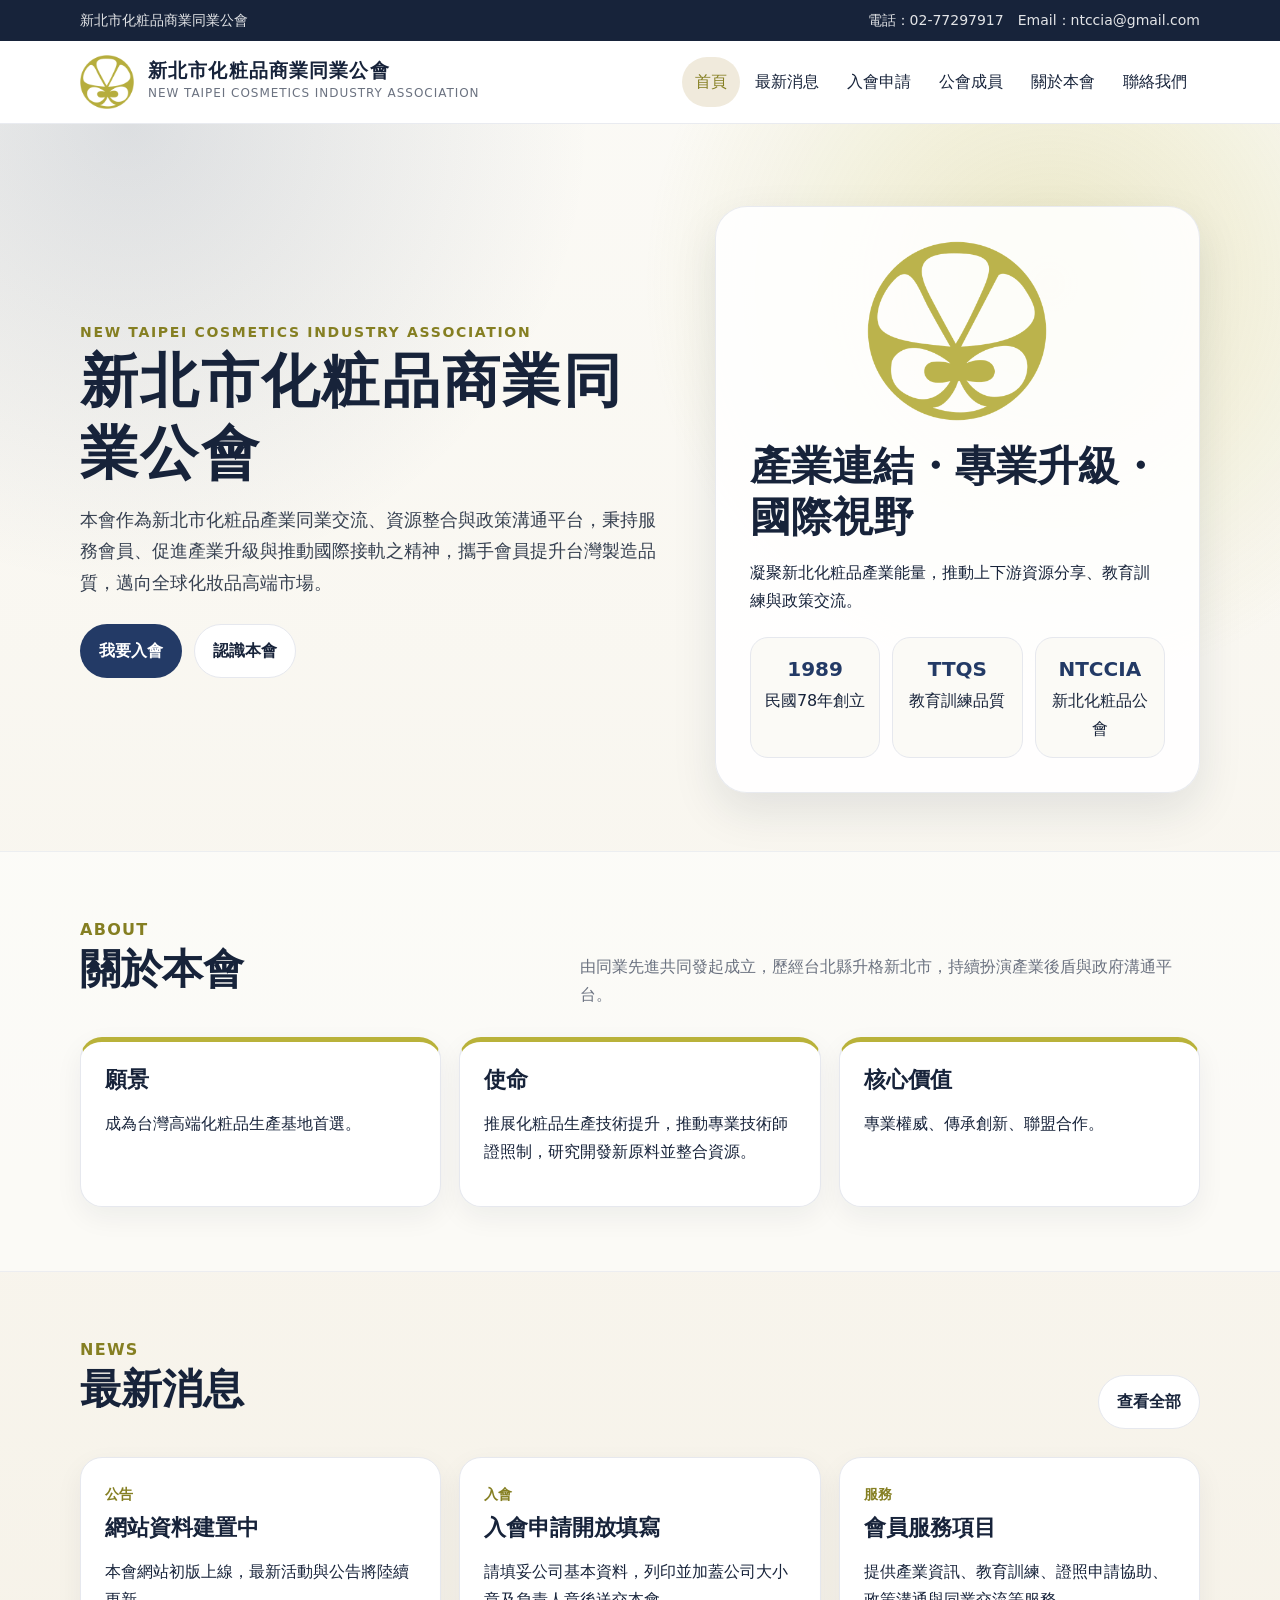
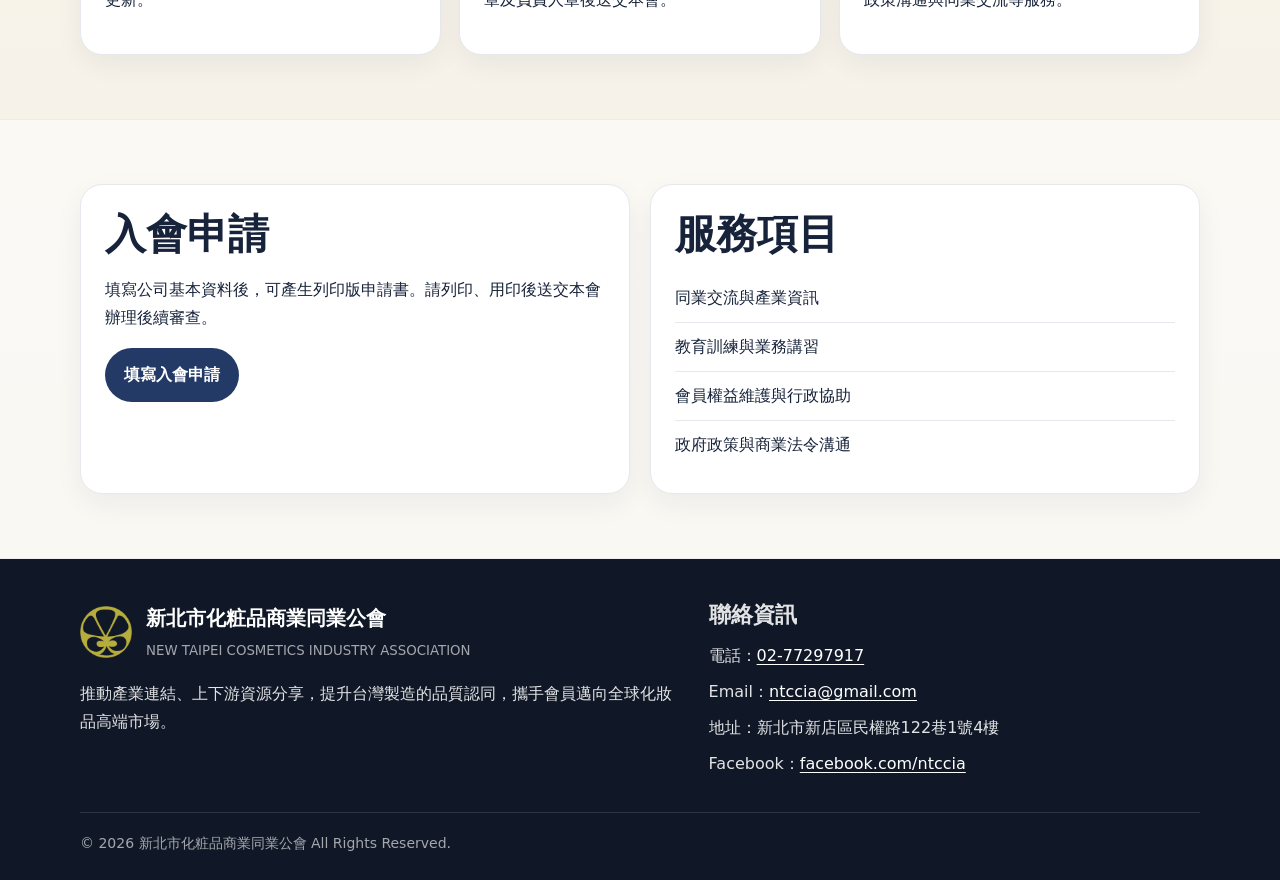
==== index.html @ 5144fd60 "Add files via upload" ====
<!doctype html>
<html lang="zh-Hant-TW">
<head>
  <meta charset="utf-8">
  <meta name="viewport" content="width=device-width, initial-scale=1">
  <title>首頁｜新北市化粧品商業同業公會</title>
  <meta name="description" content="新北市化粧品商業同業公會官方網站，提供最新消息、入會申請、公會成員、歷史沿革、服務項目與聯絡資訊。">
  <link rel="icon" href="assets/images/favicon.png" type="image/png">
  <link rel="stylesheet" href="assets/css/style.css">
</head>
<body>
  <a class="skip-link" href="#main">跳至主要內容</a>
  <div class="topbar">
    <div class="container">
      <span>新北市化粧品商業同業公會</span>
      <span>電話：02-77297917　Email：<a href="mailto:ntccia@gmail.com">ntccia@gmail.com</a></span>
    </div>
  </div>
  <header class="site-header">
    <div class="container navwrap">
      <a class="brand" href="index.html" aria-label="回到首頁">
        <img src="assets/images/logo.png" alt="新北市化粧品商業同業公會 Logo">
        <span><strong>新北市化粧品商業同業公會</strong><small>NEW TAIPEI COSMETICS INDUSTRY ASSOCIATION</small></span>
      </a>
      <button class="menu-toggle" aria-expanded="false" aria-controls="mainNav">選單</button>
      <nav id="mainNav" class="main-nav" aria-label="主要選單">
        <a href="index.html" class="active">首頁</a>
        <a href="news.html">最新消息</a>
        <a href="join.html">入會申請</a>
        <a href="members.html">公會成員</a>
        <div class="dropdown">
          <button type="button">關於本會</button>
          <div class="dropdown-menu">
            <a href="about-history.html">歷史沿革</a>
            <a href="about-directors.html">歷任理監事</a>
            <a href="about-member-info.html">會員資訊</a>
            <a href="about-rules.html">公會章程</a>
            <a href="about-services.html">服務項目</a>
          </div>
        </div>
        <a href="contact.html">聯絡我們</a>
      </nav>
    </div>
  </header>

  <main id="main">
    
<section class="hero">
  <div class="container hero-grid">
    <div>
      <div class="eyebrow">NEW TAIPEI COSMETICS INDUSTRY ASSOCIATION</div>
      <h1>新北市化粧品商業同業公會</h1>
      <p class="lead">本會作為新北市化粧品產業同業交流、資源整合與政策溝通平台，秉持服務會員、促進產業升級與推動國際接軌之精神，攜手會員提升台灣製造品質，邁向全球化妝品高端市場。</p>
      <div class="actions">
        <a class="btn primary" href="join.html">我要入會</a>
        <a class="btn secondary" href="about-history.html">認識本會</a>
      </div>
    </div>
    <div class="hero-card">
      <img class="mark" src="assets/images/logo.png" alt="公會標誌">
      <h2>產業連結・專業升級・國際視野</h2>
      <p>凝聚新北化粧品產業能量，推動上下游資源分享、教育訓練與政策交流。</p>
      <div class="stats">
        <div class="stat"><strong>1989</strong><span>民國78年創立</span></div>
        <div class="stat"><strong>TTQS</strong><span>教育訓練品質</span></div>
        <div class="stat"><strong>NTCCIA</strong><span>新北化粧品公會</span></div>
      </div>
    </div>
  </div>
</section>
<section class="section light">
  <div class="container">
    <div class="section-head"><div><div class="kicker">ABOUT</div><h2>關於本會</h2></div><p>由同業先進共同發起成立，歷經台北縣升格新北市，持續扮演產業後盾與政府溝通平台。</p></div>
    <div class="grid-3">
      <article class="card goldline"><h3>願景</h3><p>成為台灣高端化粧品生產基地首選。</p></article>
      <article class="card goldline"><h3>使命</h3><p>推展化粧品生產技術提升，推動專業技術師證照制，研究開發新原料並整合資源。</p></article>
      <article class="card goldline"><h3>核心價值</h3><p>專業權威、傳承創新、聯盟合作。</p></article>
    </div>
  </div>
</section>
<section class="section">
  <div class="container">
    <div class="section-head"><div><div class="kicker">NEWS</div><h2>最新消息</h2></div><a class="btn secondary" href="news.html">查看全部</a></div>
    <div class="grid-3">
      <article class="card"><div class="date">公告</div><h3>網站資料建置中</h3><p>本會網站初版上線，最新活動與公告將陸續更新。</p></article>
      <article class="card"><div class="date">入會</div><h3>入會申請開放填寫</h3><p>請填妥公司基本資料，列印並加蓋公司大小章及負責人章後送交本會。</p></article>
      <article class="card"><div class="date">服務</div><h3>會員服務項目</h3><p>提供產業資訊、教育訓練、證照申請協助、政策溝通與同業交流等服務。</p></article>
    </div>
  </div>
</section>
<section class="section light">
  <div class="container grid-2">
    <div class="card"><h2>入會申請</h2><p>填寫公司基本資料後，可產生列印版申請書。請列印、用印後送交本會辦理後續審查。</p><a class="btn primary" href="join.html">填寫入會申請</a></div>
    <div class="card"><h2>服務項目</h2><ul class="list-clean"><li>同業交流與產業資訊</li><li>教育訓練與業務講習</li><li>會員權益維護與行政協助</li><li>政府政策與商業法令溝通</li></ul></div>
  </div>
</section>

  </main>

  <footer class="site-footer">
    <div class="container footer-grid">
      <div>
        <div class="footer-logo">
          <img src="assets/images/logo.png" alt="新北市化粧品商業同業公會 Logo">
          <span><strong>新北市化粧品商業同業公會</strong><small>NEW TAIPEI COSMETICS INDUSTRY ASSOCIATION</small></span>
        </div>
        <p>推動產業連結、上下游資源分享，提升台灣製造的品質認同，攜手會員邁向全球化妝品高端市場。</p>
      </div>
      <div>
        <h3>聯絡資訊</h3>
        <ul class="footer-list">
          <li>電話：<a href="tel:+886277297917">02-77297917</a></li>
          <li>Email：<a href="mailto:ntccia@gmail.com">ntccia@gmail.com</a></li>
          <li>地址：新北市新店區民權路122巷1號4樓</li>
          <li>Facebook：<a href="https://www.facebook.com/ntccia" target="_blank" rel="noopener">facebook.com/ntccia</a></li>
        </ul>
      </div>
    </div>
    <div class="container copyright">© <span data-year></span> 新北市化粧品商業同業公會 All Rights Reserved.</div>
  </footer>
  <script src="assets/js/main.js"></script>
</body>
</html>
---- assets/css/style.css ----
:root {
  --ink: #17233a;
  --muted: #6b7280;
  --line: #e6e8ee;
  --bg: #f7f4ec;
  --paper: #ffffff;
  --brand: #b9b23a;
  --brand-deep: #857f22;
  --blue: #233a66;
  --accent: #b3813a;
  --radius: 22px;
  --shadow: 0 18px 45px rgba(23, 35, 58, .10);
}
* { box-sizing: border-box; }
html { scroll-behavior: smooth; }
body {
  margin: 0;
  font-family: "Noto Serif TC", "Noto Sans TC", "PingFang TC", "Microsoft JhengHei", system-ui, sans-serif;
  color: var(--ink);
  background: linear-gradient(180deg, #fbfaf6 0%, #f4efe3 100%);
  line-height: 1.75;
}
a { color: inherit; text-decoration: none; }
a:hover { color: var(--brand-deep); }
img { max-width: 100%; height: auto; }
.container { width: min(1120px, calc(100% - 40px)); margin: 0 auto; }
.skip-link { position: absolute; top: -40px; left: 0; background: var(--ink); color: #fff; padding: 8px 12px; z-index: 50; }
.skip-link:focus { top: 0; }
.topbar { background: var(--ink); color: rgba(255,255,255,.88); font-size: 14px; }
.topbar .container { display:flex; justify-content:space-between; gap:16px; padding: 8px 0; flex-wrap: wrap; }
.site-header { position: sticky; top: 0; z-index: 20; background: rgba(255,255,255,.92); backdrop-filter: blur(14px); border-bottom: 1px solid rgba(230,232,238,.85); }
.navwrap { display:flex; align-items:center; justify-content:space-between; min-height: 82px; gap: 24px; }
.brand { display:flex; align-items:center; gap: 14px; min-width: 280px; }
.brand img { width: 54px; height:54px; object-fit: contain; }
.brand strong { display:block; font-size: 19px; letter-spacing: .06em; line-height: 1.2; }
.brand small { display:block; color: var(--muted); font-size: 12px; letter-spacing: .08em; margin-top:2px; }
.menu-toggle { display:none; border: 1px solid var(--line); background: #fff; padding: 8px 12px; border-radius: 999px; font-size: 15px; }
.main-nav { display:flex; align-items:center; gap: 2px; }
.main-nav > a, .dropdown > button { padding: 11px 13px; border-radius: 999px; font-size: 15px; color: var(--ink); background: transparent; border: 0; font: inherit; cursor: pointer; }
.main-nav > a:hover, .dropdown > button:hover, .main-nav .active { background: #f0eadc; color: var(--brand-deep); }
.dropdown { position: relative; }
.dropdown-menu { display:none; position:absolute; top: 100%; right: 0; min-width: 190px; background:#fff; border:1px solid var(--line); border-radius: 16px; box-shadow: var(--shadow); padding: 8px; }
.dropdown:hover .dropdown-menu, .dropdown:focus-within .dropdown-menu { display:block; }
.dropdown-menu a { display:block; padding: 9px 12px; border-radius: 12px; font-size: 15px; }
.dropdown-menu a:hover { background: #f6f2e8; }
.hero { position: relative; overflow: hidden; padding: 82px 0 58px; }
.hero::before {
  content:""; position:absolute; inset: 0; background: radial-gradient(circle at 82% 22%, rgba(185,178,58,.25), transparent 34%), radial-gradient(circle at 10% 0%, rgba(35,58,102,.14), transparent 34%); pointer-events:none;
}
.hero-grid { position: relative; display:grid; grid-template-columns: 1.1fr .9fr; gap: 42px; align-items:center; }
.eyebrow { color: var(--brand-deep); font-weight: 700; letter-spacing:.12em; text-transform: uppercase; font-size: 14px; }
h1, h2, h3 { line-height:1.25; margin: 0 0 14px; }
h1 { font-size: clamp(34px, 5vw, 58px); letter-spacing:.04em; }
h2 { font-size: clamp(28px, 3.2vw, 42px); }
h3 { font-size: 22px; }
.lead { font-size: 18px; color: #374151; margin: 0 0 26px; }
.actions { display:flex; gap: 12px; flex-wrap: wrap; }
.btn { display:inline-flex; align-items:center; justify-content:center; gap: 8px; padding: 12px 18px; border-radius: 999px; border: 1px solid transparent; font-weight: 700; }
.btn.primary { background: var(--blue); color: #fff; }
.btn.secondary { background: #fff; color: var(--ink); border-color: var(--line); }
.btn.gold { background: var(--brand); color:#fff; }
.btn:hover { transform: translateY(-1px); color: inherit; box-shadow: 0 10px 20px rgba(23,35,58,.12); }
.hero-card { background: rgba(255,255,255,.88); border: 1px solid rgba(230,232,238,.9); border-radius: 32px; padding: 34px; box-shadow: var(--shadow); position: relative; }
.hero-card .mark { width: 180px; opacity:.92; display:block; margin: 0 auto 20px; }
.stats { display:grid; grid-template-columns: repeat(3, 1fr); gap: 12px; margin-top: 22px; }
.stat { background:#fbfaf6; border:1px solid var(--line); border-radius:18px; padding:14px; text-align:center; }
.stat strong { display:block; font-size: 20px; color: var(--blue); }
.section { padding: 64px 0; }
.section.light { background: rgba(255,255,255,.55); border-top: 1px solid rgba(230,232,238,.7); border-bottom: 1px solid rgba(230,232,238,.7); }
.section-head { display:flex; justify-content:space-between; align-items:end; gap: 20px; margin-bottom: 28px; }
.section-head p { color:var(--muted); max-width: 620px; margin:0; }
.grid-3 { display:grid; grid-template-columns: repeat(3, 1fr); gap: 18px; }
.grid-2 { display:grid; grid-template-columns: repeat(2, 1fr); gap: 20px; }
.card { background: var(--paper); border: 1px solid var(--line); border-radius: var(--radius); padding: 24px; box-shadow: 0 10px 28px rgba(23,35,58,.06); }
.card.goldline { border-top: 5px solid var(--brand); }
.card .date { color: var(--brand-deep); font-weight: 700; font-size: 14px; margin-bottom: 8px; }
.kicker { color: var(--brand-deep); font-weight: 700; letter-spacing:.08em; }
.list-clean { list-style:none; padding:0; margin:0; }
.list-clean li { padding: 10px 0; border-bottom: 1px solid var(--line); }
.list-clean li:last-child { border-bottom:0; }
.pill-list { display:flex; flex-wrap: wrap; gap:10px; margin-top: 16px; }
.pill { background:#f0eadc; color: #5f5a16; border:1px solid #e4dba9; padding: 8px 12px; border-radius: 999px; font-weight:700; }
.page-title { padding: 62px 0 36px; background: linear-gradient(135deg, rgba(35,58,102,.08), rgba(185,178,58,.18)); border-bottom: 1px solid var(--line); }
.page-title h1 { font-size: clamp(34px, 4.3vw, 52px); }
.breadcrumb { color:var(--muted); margin-bottom: 10px; font-size: 14px; }
.content { padding: 54px 0 72px; }
.prose { background: rgba(255,255,255,.75); border:1px solid var(--line); border-radius: 26px; padding: 34px; box-shadow: 0 10px 28px rgba(23,35,58,.05); }
.prose p { margin: 0 0 16px; }
.prose ul, .prose ol { padding-left: 1.4em; }
.notice { background:#fff9e6; border:1px solid #eadc9b; border-radius: 18px; padding: 16px 18px; color:#5a4b11; }
.table-wrap { overflow-x:auto; background:#fff; border:1px solid var(--line); border-radius:20px; }
table { width:100%; border-collapse: collapse; }
th, td { padding: 14px 16px; border-bottom:1px solid var(--line); text-align:left; vertical-align: top; }
th { background:#f4efe3; color:var(--ink); white-space:nowrap; }
.form-grid { display:grid; grid-template-columns: repeat(2, minmax(0,1fr)); gap:16px; }
.field { display:flex; flex-direction:column; gap:6px; }
.field.full { grid-column:1 / -1; }
label { font-weight: 700; }
input, textarea, select { width:100%; border:1px solid #d7dbe4; border-radius: 14px; padding: 11px 12px; font: inherit; background:#fff; }
textarea { min-height: 96px; resize: vertical; }
.req { color:#a43b34; }
.print-panel { margin-top: 28px; display:none; }
.print-panel.show { display:block; }
.site-footer { background: #101827; color: rgba(255,255,255,.88); padding: 42px 0 24px; }
.footer-grid { display:grid; grid-template-columns: 1.1fr .9fr; gap: 28px; align-items:start; }
.footer-logo { display:flex; align-items:center; gap: 14px; }
.footer-logo img { width: 52px; height:52px; object-fit:contain; }
.footer-logo strong { color:#fff; display:block; font-size: 20px; }
.footer-logo small { color:rgba(255,255,255,.62); }
.footer-list { list-style:none; margin: 0; padding: 0; }
.footer-list li { margin-bottom: 8px; }
.footer-list a { color:#fff; text-decoration: underline; text-underline-offset: 3px; }
.copyright { border-top:1px solid rgba(255,255,255,.12); margin-top: 26px; padding-top: 18px; color: rgba(255,255,255,.62); font-size: 14px; }
.about-nav { display:grid; grid-template-columns: repeat(5, 1fr); gap: 10px; margin-bottom: 24px; }
.about-nav a { background:#fff; border:1px solid var(--line); border-radius: 14px; padding: 10px 12px; text-align:center; font-weight:700; }
.about-nav a.active { background: var(--blue); color:#fff; }
@media (max-width: 860px) {
  .topbar .container { display:block; }
  .navwrap { min-height: 72px; }
  .menu-toggle { display:block; }
  .main-nav { display:none; position:absolute; left:20px; right:20px; top: 76px; background:#fff; border:1px solid var(--line); border-radius: 22px; box-shadow: var(--shadow); padding: 10px; flex-direction:column; align-items:stretch; }
  .main-nav.open { display:flex; }
  .dropdown-menu { position:static; box-shadow:none; border:0; display:block; padding-left: 16px; }
  .hero-grid, .grid-3, .grid-2, .footer-grid { grid-template-columns:1fr; }
  .stats { grid-template-columns:1fr; }
  .section-head { display:block; }
  .about-nav { grid-template-columns: 1fr 1fr; }
  .form-grid { grid-template-columns:1fr; }
  .brand { min-width: 0; }
  .brand strong { font-size:16px; }
}
@media print {
  .topbar, .site-header, .site-footer, .page-title, .no-print, .actions, .notice { display:none !important; }
  body { background:#fff; color:#000; }
  .container { width:100%; margin:0; }
  .content { padding:0; }
  .prose, .card, .print-panel { border:0; box-shadow:none; padding:0; }
  input, textarea { border:0; border-bottom: 1px solid #000; border-radius:0; }
}
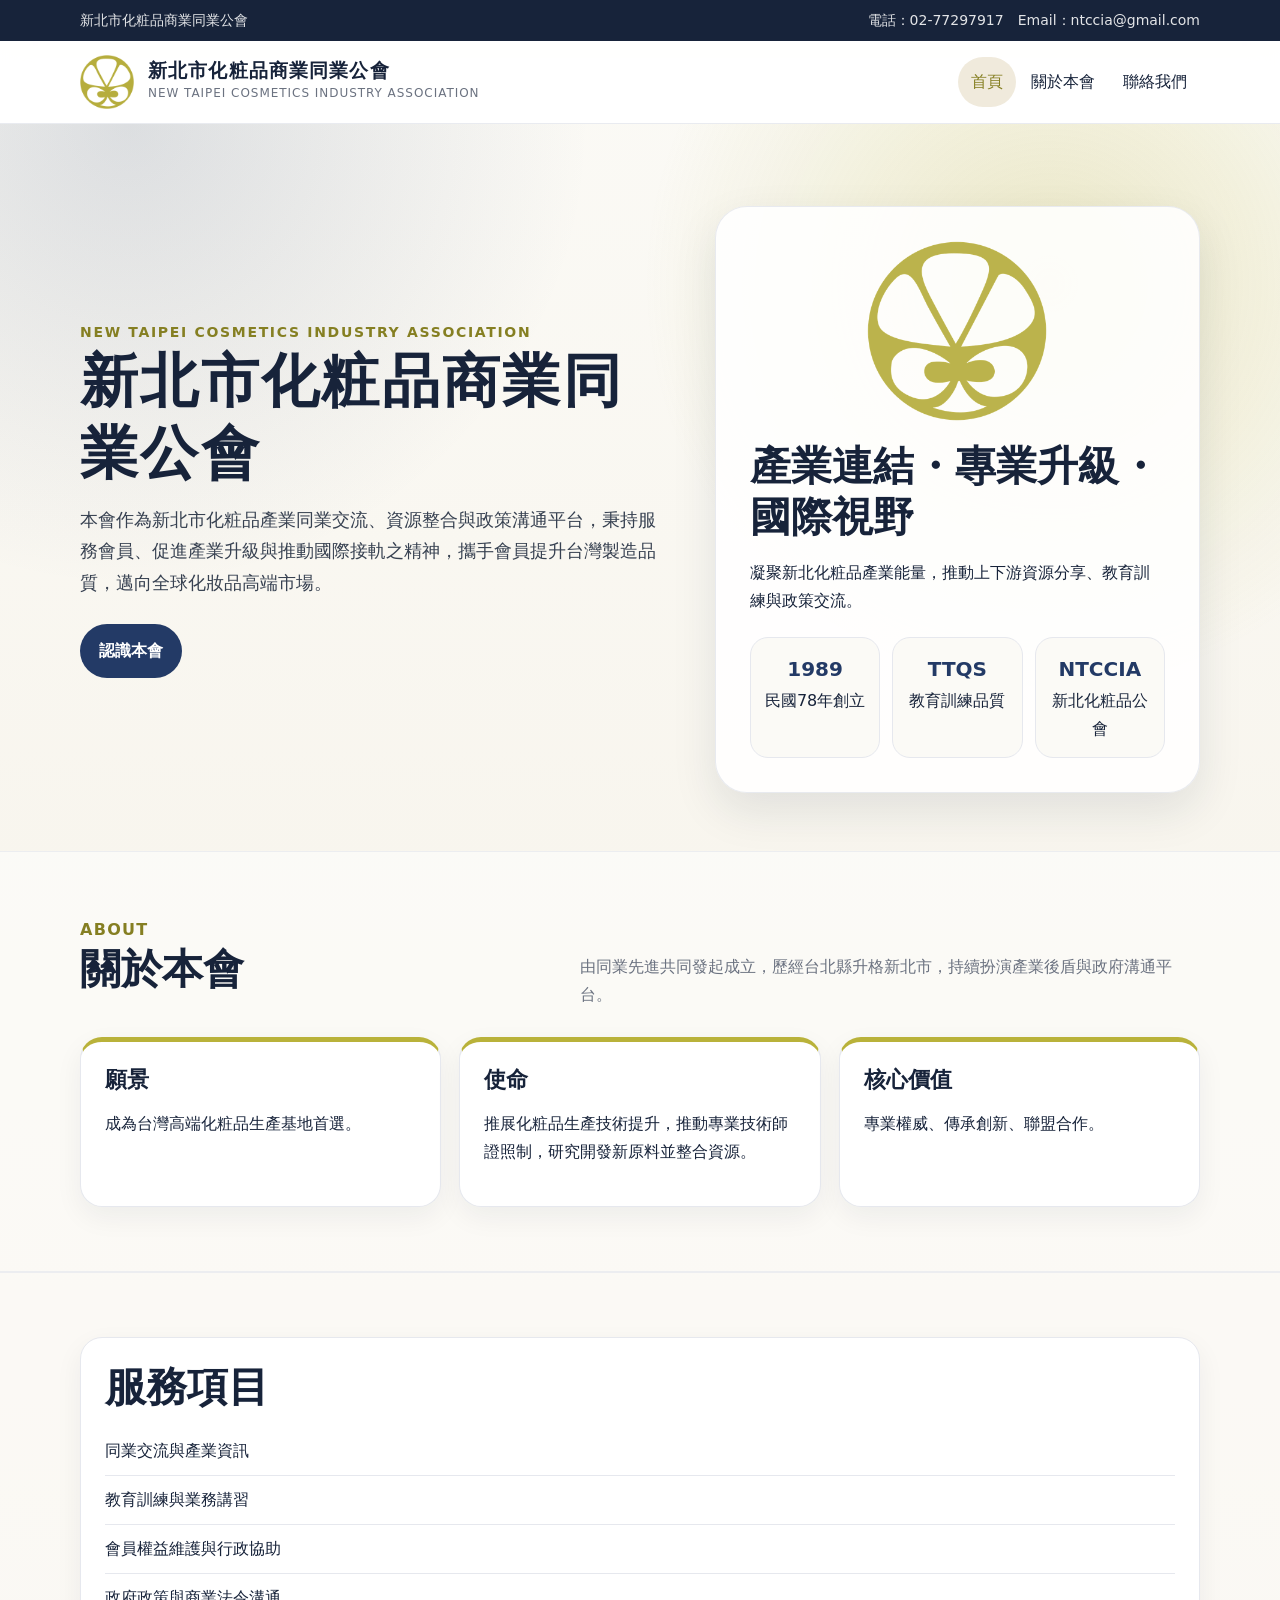
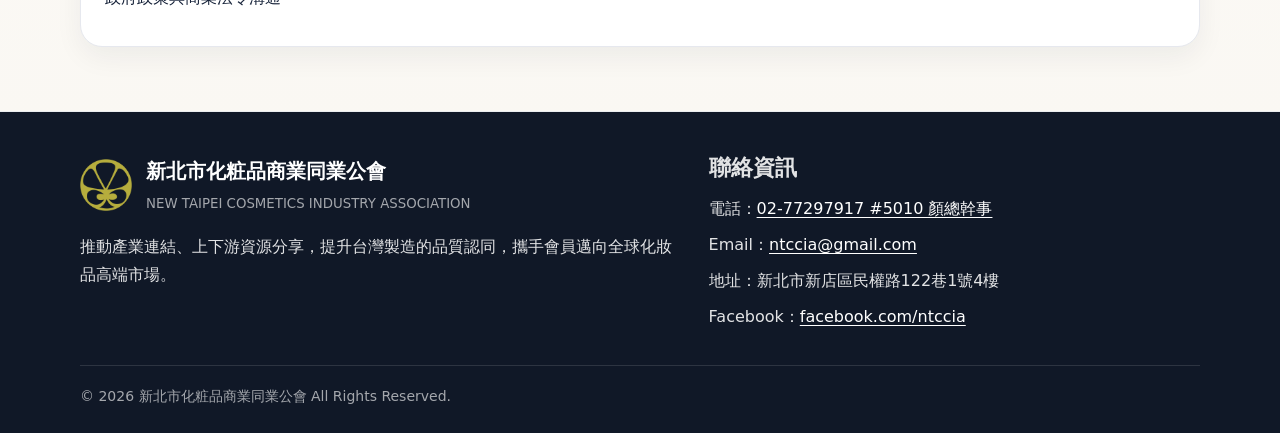
==== commit c573d4a6: "Add files via upload" ====
--- a/index.html
+++ b/index.html
@@ -4,7 +4,7 @@
   <meta charset="utf-8">
   <meta name="viewport" content="width=device-width, initial-scale=1">
   <title>首頁｜新北市化粧品商業同業公會</title>
-  <meta name="description" content="新北市化粧品商業同業公會官方網站，提供最新消息、入會申請、公會成員、歷史沿革、服務項目與聯絡資訊。">
+  <meta name="description" content="新北市化粧品商業同業公會官方網站，提供關於本會、歷史沿革、服務項目與聯絡資訊。">
   <link rel="icon" href="assets/images/favicon.png" type="image/png">
   <link rel="stylesheet" href="assets/css/style.css">
 </head>
@@ -25,9 +25,6 @@
       <button class="menu-toggle" aria-expanded="false" aria-controls="mainNav">選單</button>
       <nav id="mainNav" class="main-nav" aria-label="主要選單">
         <a href="index.html" class="active">首頁</a>
-        <a href="news.html">最新消息</a>
-        <a href="join.html">入會申請</a>
-        <a href="members.html">公會成員</a>
         <div class="dropdown">
           <button type="button">關於本會</button>
           <div class="dropdown-menu">
@@ -52,8 +49,7 @@
       <h1>新北市化粧品商業同業公會</h1>
       <p class="lead">本會作為新北市化粧品產業同業交流、資源整合與政策溝通平台，秉持服務會員、促進產業升級與推動國際接軌之精神，攜手會員提升台灣製造品質，邁向全球化妝品高端市場。</p>
       <div class="actions">
-        <a class="btn primary" href="join.html">我要入會</a>
-        <a class="btn secondary" href="about-history.html">認識本會</a>
+        <a class="btn primary" href="about-history.html">認識本會</a>
       </div>
     </div>
     <div class="hero-card">
@@ -78,19 +74,8 @@
     </div>
   </div>
 </section>
-<section class="section">
+<section class="section light">
   <div class="container">
-    <div class="section-head"><div><div class="kicker">NEWS</div><h2>最新消息</h2></div><a class="btn secondary" href="news.html">查看全部</a></div>
-    <div class="grid-3">
-      <article class="card"><div class="date">公告</div><h3>網站資料建置中</h3><p>本會網站初版上線，最新活動與公告將陸續更新。</p></article>
-      <article class="card"><div class="date">入會</div><h3>入會申請開放填寫</h3><p>請填妥公司基本資料，列印並加蓋公司大小章及負責人章後送交本會。</p></article>
-      <article class="card"><div class="date">服務</div><h3>會員服務項目</h3><p>提供產業資訊、教育訓練、證照申請協助、政策溝通與同業交流等服務。</p></article>
-    </div>
-  </div>
-</section>
-<section class="section light">
-  <div class="container grid-2">
-    <div class="card"><h2>入會申請</h2><p>填寫公司基本資料後，可產生列印版申請書。請列印、用印後送交本會辦理後續審查。</p><a class="btn primary" href="join.html">填寫入會申請</a></div>
     <div class="card"><h2>服務項目</h2><ul class="list-clean"><li>同業交流與產業資訊</li><li>教育訓練與業務講習</li><li>會員權益維護與行政協助</li><li>政府政策與商業法令溝通</li></ul></div>
   </div>
 </section>
@@ -109,7 +94,7 @@
       <div>
         <h3>聯絡資訊</h3>
         <ul class="footer-list">
-          <li>電話：<a href="tel:+886277297917">02-77297917</a></li>
+          <li>電話：<a href="tel:+886277297917">02-77297917 #5010 顏總幹事</a></li>
           <li>Email：<a href="mailto:ntccia@gmail.com">ntccia@gmail.com</a></li>
           <li>地址：新北市新店區民權路122巷1號4樓</li>
           <li>Facebook：<a href="https://www.facebook.com/ntccia" target="_blank" rel="noopener">facebook.com/ntccia</a></li>
